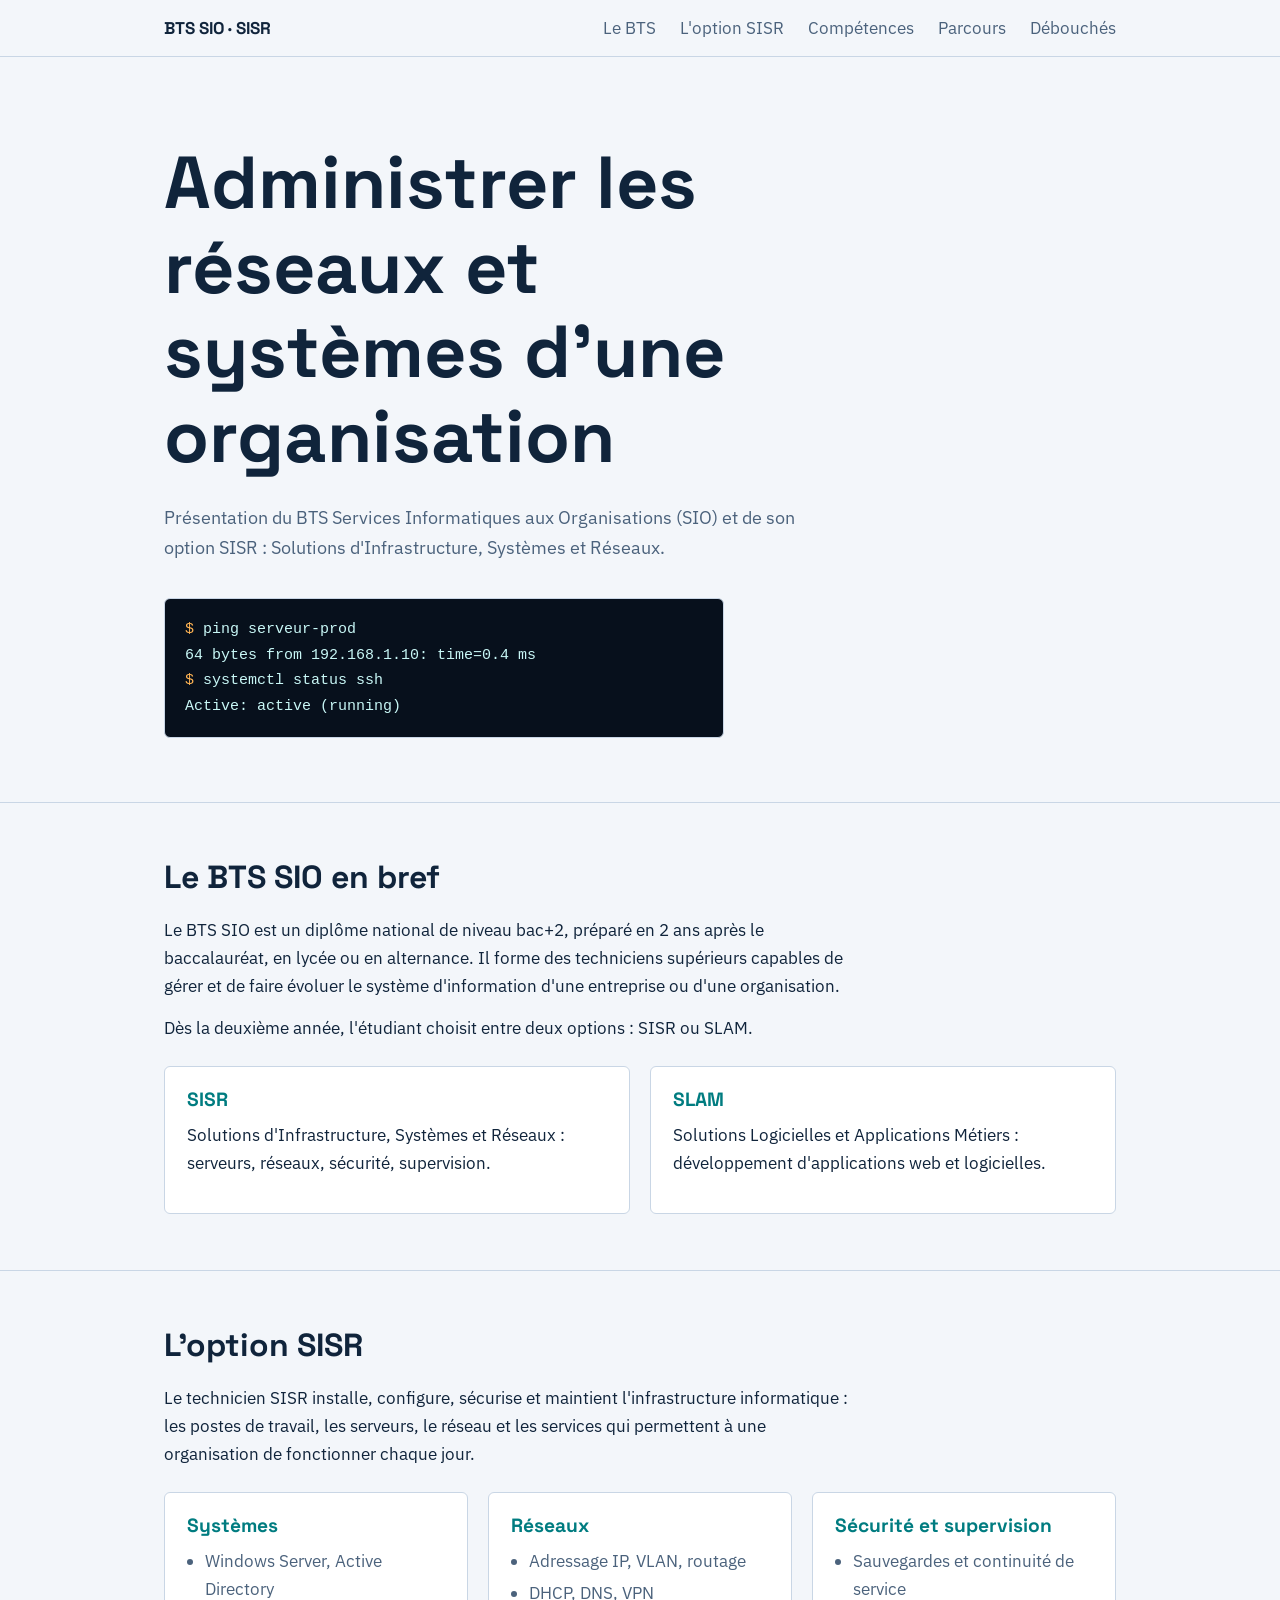
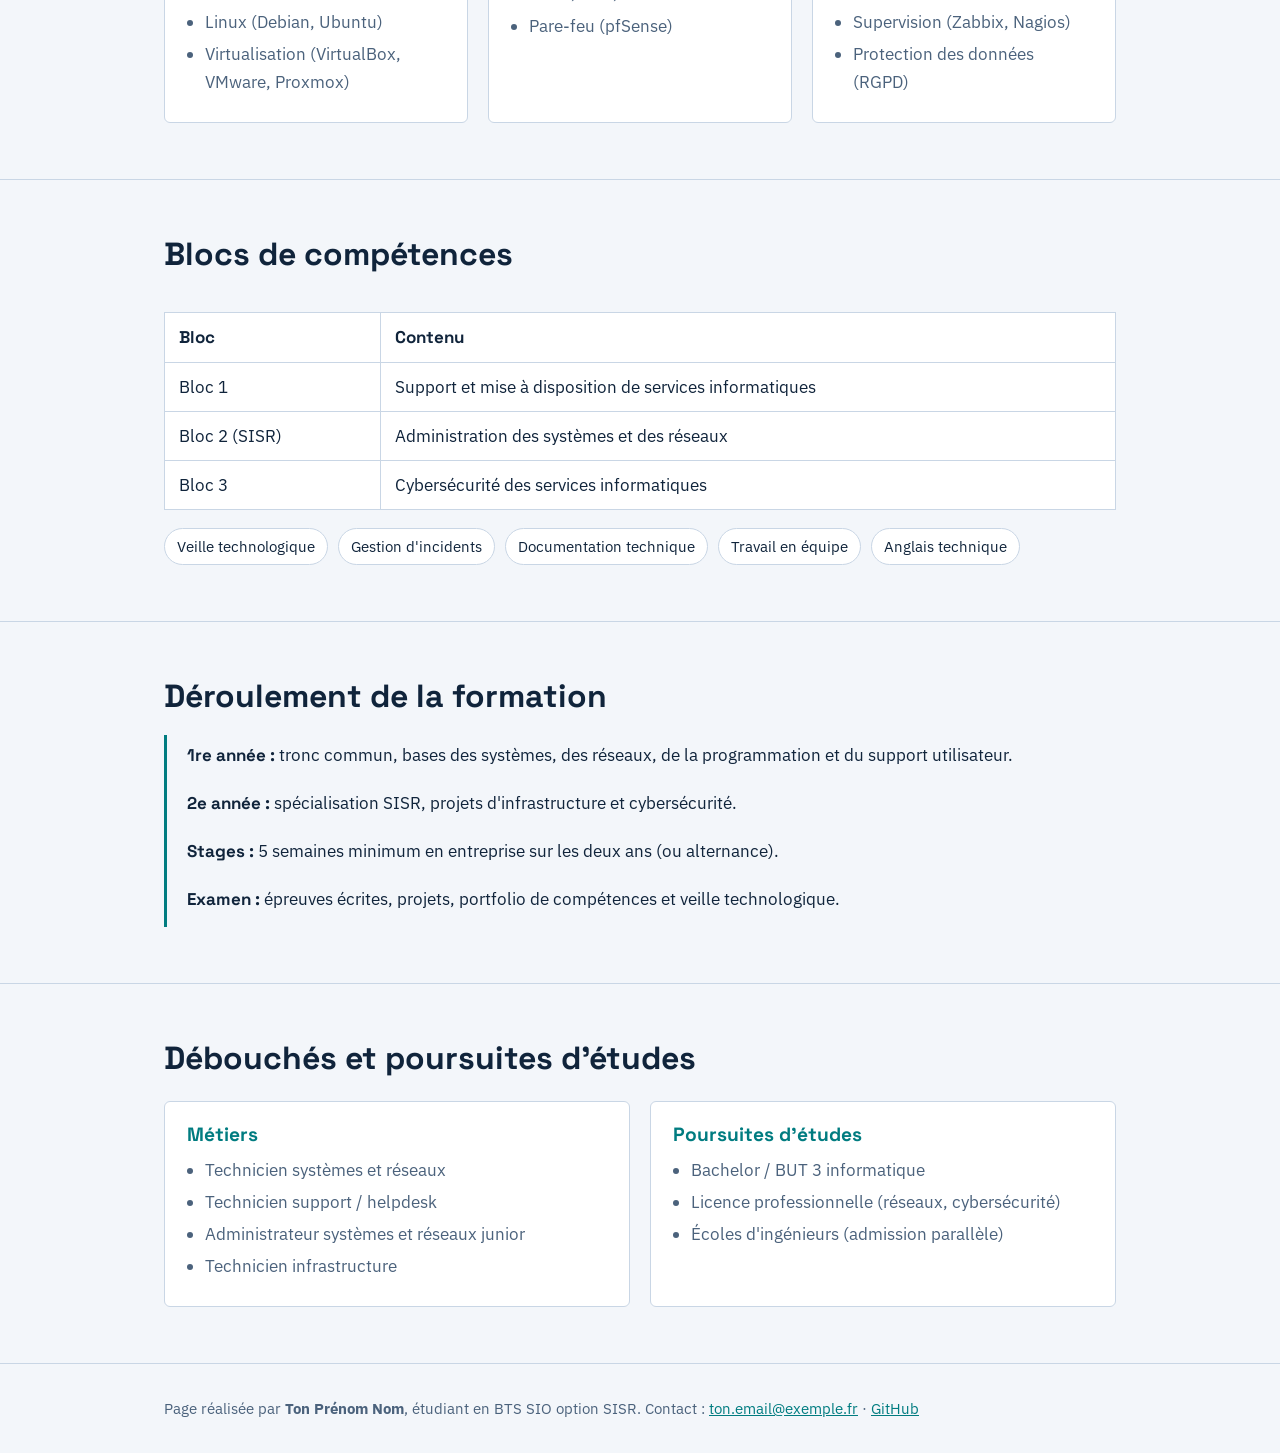
==== index.html @ 3f588aea "Add files via upload" ====
<!DOCTYPE html>
<html lang="fr">
<head>
<meta charset="UTF-8">
<meta name="viewport" content="width=device-width, initial-scale=1">
<title>BTS SIO option SISR — Présentation</title>
<meta name="description" content="Présentation du BTS Services Informatiques aux Organisations et de l'option SISR (Solutions d'Infrastructure, Systèmes et Réseaux).">
<link rel="preconnect" href="https://fonts.googleapis.com">
<link rel="preconnect" href="https://fonts.gstatic.com" crossorigin>
<link href="https://fonts.googleapis.com/css2?family=Space+Grotesk:wght@400;600;700&family=IBM+Plex+Sans:wght@400;500&display=swap" rel="stylesheet">
<style>
:root{
  --bg:#0e1a2b; --panel:#15263d; --line:#2a4262;
  --text:#e6edf5; --muted:#9fb2c8; --accent:#3ddbd9; --warm:#ffb454;
}
@media (prefers-color-scheme: light){
  :root{--bg:#f3f6fa; --panel:#ffffff; --line:#c9d6e5; --text:#10243b; --muted:#4b627c; --accent:#007c80; --warm:#b45f00;}
}
*{box-sizing:border-box;margin:0}
html{scroll-behavior:smooth}
body{background:var(--bg);color:var(--text);font:17px/1.65 "IBM Plex Sans",system-ui,sans-serif}
h1,h2,h3{font-family:"Space Grotesk",system-ui,sans-serif;line-height:1.15}
a{color:var(--accent)}
a:focus-visible,button:focus-visible{outline:3px solid var(--warm);outline-offset:3px}
.wrap{max-width:1000px;margin:0 auto;padding:0 24px}
nav{position:sticky;top:0;background:var(--bg);border-bottom:1px solid var(--line);z-index:5}
nav .wrap{display:flex;gap:24px;align-items:center;flex-wrap:wrap;padding-top:14px;padding-bottom:14px}
nav strong{font-family:"Space Grotesk",sans-serif;margin-right:auto}
nav a{text-decoration:none;color:var(--muted)}
nav a:hover{color:var(--accent)}
header.hero{padding:84px 0 64px}
.hero h1{font-size:clamp(2.4rem,7vw,4.6rem);font-weight:700;max-width:14ch}
.hero p{max-width:60ch;color:var(--muted);margin-top:22px;font-size:1.15rem}
.term{margin-top:36px;background:#07101c;color:#c8f7f6;border:1px solid var(--line);border-radius:6px;padding:18px 20px;font:15px/1.7 ui-monospace,Menlo,Consolas,monospace;max-width:560px;overflow-x:auto}
.term span{color:#ffb454}
section{padding:56px 0;border-top:1px solid var(--line)}
section h2{font-size:2rem;margin-bottom:20px}
section p{max-width:70ch;margin-bottom:14px}
.grid{display:grid;grid-template-columns:repeat(auto-fit,minmax(280px,1fr));gap:20px;margin-top:24px}
.box{background:var(--panel);border:1px solid var(--line);border-radius:6px;padding:22px}
.box h3{font-size:1.2rem;margin-bottom:10px;color:var(--accent)}
.box ul{padding-left:18px;color:var(--muted)}
.box li{margin:4px 0}
table{width:100%;border-collapse:collapse;margin-top:20px;background:var(--panel)}
th,td{border:1px solid var(--line);padding:10px 14px;text-align:left;vertical-align:top}
th{font-family:"Space Grotesk",sans-serif}
.scroll{overflow-x:auto}
.tags{display:flex;flex-wrap:wrap;gap:10px;margin-top:18px}
.tags span{border:1px solid var(--line);background:var(--panel);padding:5px 12px;border-radius:99px;font-size:.95rem}
.steps{list-style:none;padding:0;margin-top:20px;border-left:3px solid var(--accent)}
.steps li{padding:6px 0 14px 20px}
.steps b{font-family:"Space Grotesk",sans-serif}
footer{border-top:1px solid var(--line);padding:32px 0;color:var(--muted);font-size:.95rem}
@media (prefers-reduced-motion:reduce){html{scroll-behavior:auto}}
</style>
</head>
<body>

<nav>
  <div class="wrap">
    <strong>BTS SIO · SISR</strong>
    <a href="#bts">Le BTS</a>
    <a href="#sisr">L'option SISR</a>
    <a href="#competences">Compétences</a>
    <a href="#parcours">Parcours</a>
    <a href="#debouches">Débouchés</a>
  </div>
</nav>

<header class="hero">
  <div class="wrap">
    <h1>Administrer les réseaux et systèmes d'une organisation</h1>
    <p>Présentation du BTS Services Informatiques aux Organisations (SIO) et de son option SISR : Solutions d'Infrastructure, Systèmes et Réseaux.</p>
    <div class="term" aria-hidden="true">
      <span>$</span> ping serveur-prod<br>
      64 bytes from 192.168.1.10: time=0.4 ms<br>
      <span>$</span> systemctl status ssh<br>
      Active: active (running)
    </div>
  </div>
</header>

<main>
<section id="bts">
  <div class="wrap">
    <h2>Le BTS SIO en bref</h2>
    <p>Le BTS SIO est un diplôme national de niveau bac+2, préparé en 2 ans après le baccalauréat, en lycée ou en alternance. Il forme des techniciens supérieurs capables de gérer et de faire évoluer le système d'information d'une entreprise ou d'une organisation.</p>
    <p>Dès la deuxième année, l'étudiant choisit entre deux options : SISR ou SLAM.</p>
    <div class="grid">
      <div class="box">
        <h3>SISR</h3>
        <p>Solutions d'Infrastructure, Systèmes et Réseaux : serveurs, réseaux, sécurité, supervision.</p>
      </div>
      <div class="box">
        <h3>SLAM</h3>
        <p>Solutions Logicielles et Applications Métiers : développement d'applications web et logicielles.</p>
      </div>
    </div>
  </div>
</section>

<section id="sisr">
  <div class="wrap">
    <h2>L'option SISR</h2>
    <p>Le technicien SISR installe, configure, sécurise et maintient l'infrastructure informatique : les postes de travail, les serveurs, le réseau et les services qui permettent à une organisation de fonctionner chaque jour.</p>
    <div class="grid">
      <div class="box">
        <h3>Systèmes</h3>
        <ul>
          <li>Windows Server, Active Directory</li>
          <li>Linux (Debian, Ubuntu)</li>
          <li>Virtualisation (VirtualBox, VMware, Proxmox)</li>
        </ul>
      </div>
      <div class="box">
        <h3>Réseaux</h3>
        <ul>
          <li>Adressage IP, VLAN, routage</li>
          <li>DHCP, DNS, VPN</li>
          <li>Pare-feu (pfSense)</li>
        </ul>
      </div>
      <div class="box">
        <h3>Sécurité et supervision</h3>
        <ul>
          <li>Sauvegardes et continuité de service</li>
          <li>Supervision (Zabbix, Nagios)</li>
          <li>Protection des données (RGPD)</li>
        </ul>
      </div>
    </div>
  </div>
</section>

<section id="competences">
  <div class="wrap">
    <h2>Blocs de compétences</h2>
    <div class="scroll">
    <table>
      <thead><tr><th>Bloc</th><th>Contenu</th></tr></thead>
      <tbody>
        <tr><td>Bloc 1</td><td>Support et mise à disposition de services informatiques</td></tr>
        <tr><td>Bloc 2 (SISR)</td><td>Administration des systèmes et des réseaux</td></tr>
        <tr><td>Bloc 3</td><td>Cybersécurité des services informatiques</td></tr>
      </tbody>
    </table>
    </div>
    <div class="tags">
      <span>Veille technologique</span>
      <span>Gestion d'incidents</span>
      <span>Documentation technique</span>
      <span>Travail en équipe</span>
      <span>Anglais technique</span>
    </div>
  </div>
</section>

<section id="parcours">
  <div class="wrap">
    <h2>Déroulement de la formation</h2>
    <ol class="steps">
      <li><b>1re année :</b> tronc commun, bases des systèmes, des réseaux, de la programmation et du support utilisateur.</li>
      <li><b>2e année :</b> spécialisation SISR, projets d'infrastructure et cybersécurité.</li>
      <li><b>Stages :</b> 5 semaines minimum en entreprise sur les deux ans (ou alternance).</li>
      <li><b>Examen :</b> épreuves écrites, projets, portfolio de compétences et veille technologique.</li>
    </ol>
  </div>
</section>

<section id="debouches">
  <div class="wrap">
    <h2>Débouchés et poursuites d'études</h2>
    <div class="grid">
      <div class="box">
        <h3>Métiers</h3>
        <ul>
          <li>Technicien systèmes et réseaux</li>
          <li>Technicien support / helpdesk</li>
          <li>Administrateur systèmes et réseaux junior</li>
          <li>Technicien infrastructure</li>
        </ul>
      </div>
      <div class="box">
        <h3>Poursuites d'études</h3>
        <ul>
          <li>Bachelor / BUT 3 informatique</li>
          <li>Licence professionnelle (réseaux, cybersécurité)</li>
          <li>Écoles d'ingénieurs (admission parallèle)</li>
        </ul>
      </div>
    </div>
  </div>
</section>
</main>

<footer>
  <div class="wrap">
    <p>Page réalisée par <strong>Ton Prénom Nom</strong>, étudiant en BTS SIO option SISR. Contact : <a href="mailto:ton.email@exemple.fr">ton.email@exemple.fr</a> · <a href="https://github.com/ton-pseudo">GitHub</a></p>
  </div>
</footer>

</body>
</html>
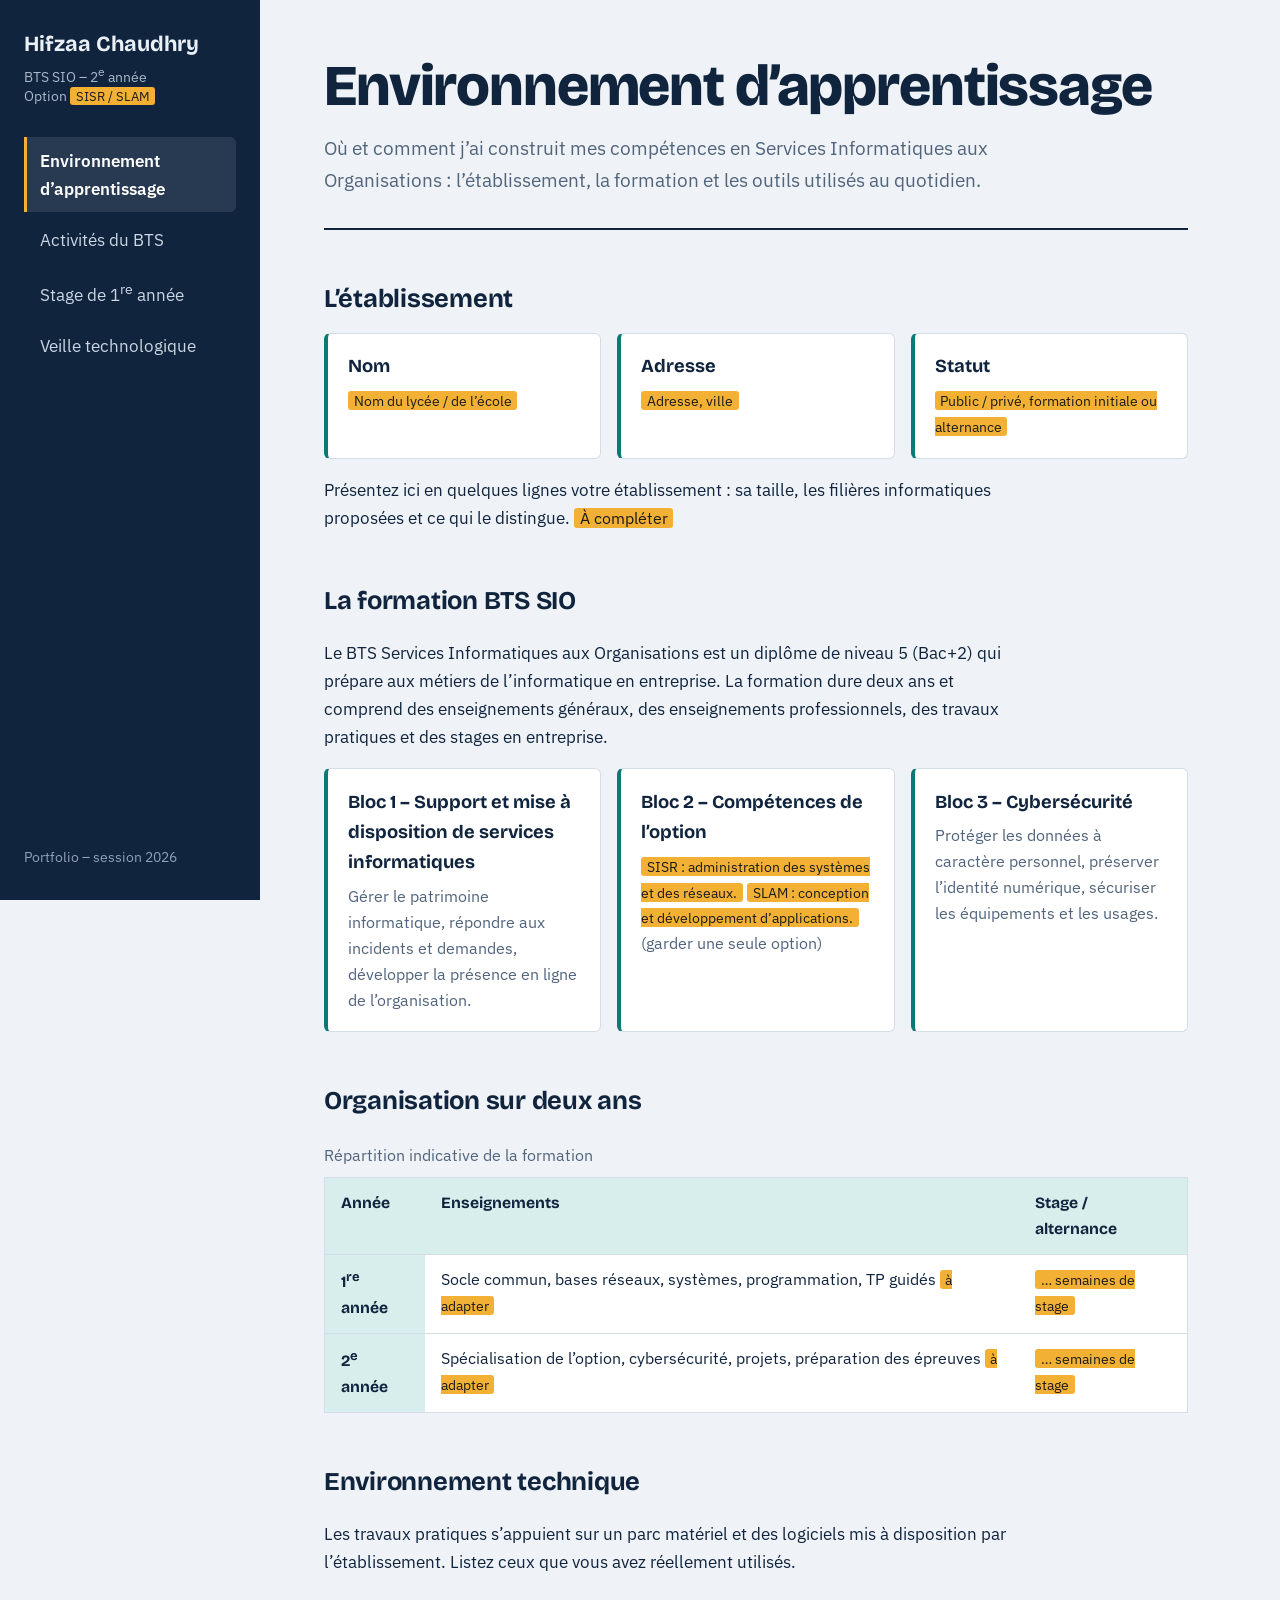
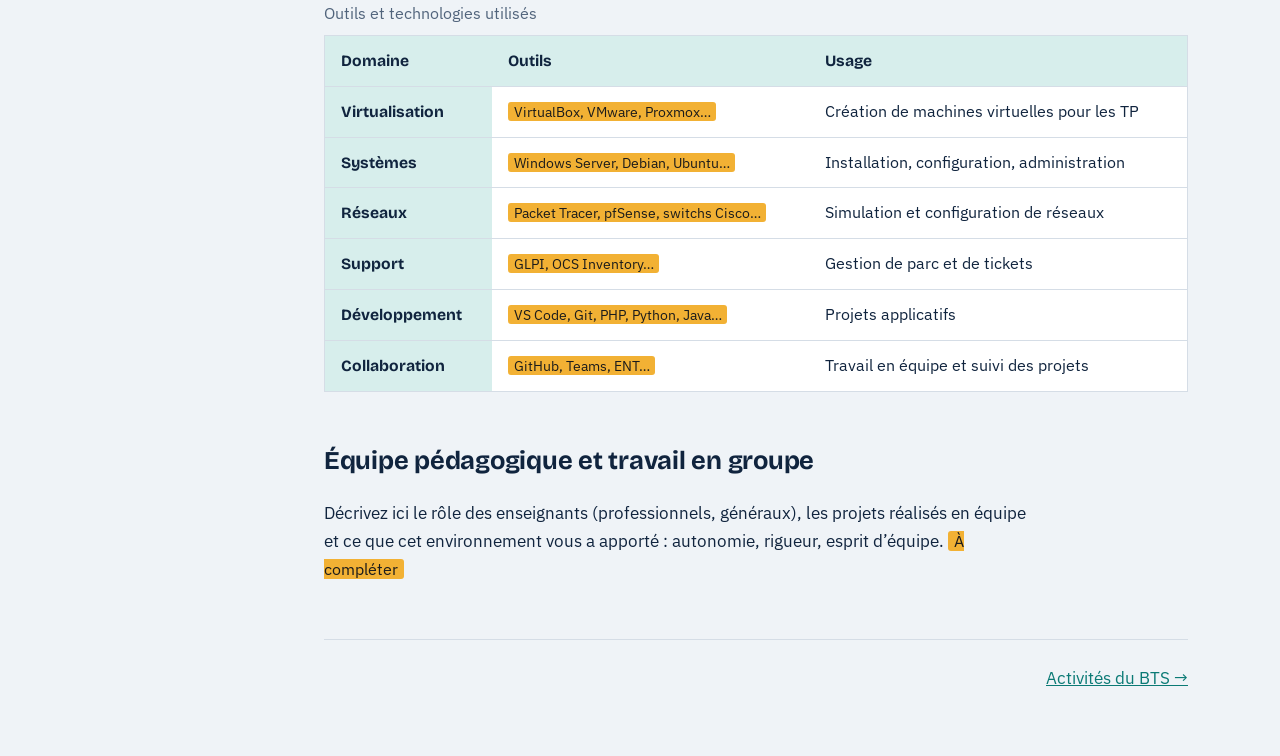
==== commit c2d4881c: "Add files via upload" ====
--- a/index.html
+++ b/index.html
@@ -1,203 +1,87 @@
 <!DOCTYPE html>
 <html lang="fr">
 <head>
-<meta charset="UTF-8">
+<meta charset="utf-8">
 <meta name="viewport" content="width=device-width, initial-scale=1">
-<title>BTS SIO option SISR — Présentation</title>
-<meta name="description" content="Présentation du BTS Services Informatiques aux Organisations et de l'option SISR (Solutions d'Infrastructure, Systèmes et Réseaux).">
+<title>Environnement d’apprentissage – Portfolio BTS SIO – Hifzaa Chaudhry</title>
+<meta name="description" content="Portfolio BTS SIO : présentation de l’établissement, de la formation et de l’environnement technique.">
 <link rel="preconnect" href="https://fonts.googleapis.com">
 <link rel="preconnect" href="https://fonts.gstatic.com" crossorigin>
-<link href="https://fonts.googleapis.com/css2?family=Space+Grotesk:wght@400;600;700&family=IBM+Plex+Sans:wght@400;500&display=swap" rel="stylesheet">
-<style>
-:root{
-  --bg:#0e1a2b; --panel:#15263d; --line:#2a4262;
-  --text:#e6edf5; --muted:#9fb2c8; --accent:#3ddbd9; --warm:#ffb454;
-}
-@media (prefers-color-scheme: light){
-  :root{--bg:#f3f6fa; --panel:#ffffff; --line:#c9d6e5; --text:#10243b; --muted:#4b627c; --accent:#007c80; --warm:#b45f00;}
-}
-*{box-sizing:border-box;margin:0}
-html{scroll-behavior:smooth}
-body{background:var(--bg);color:var(--text);font:17px/1.65 "IBM Plex Sans",system-ui,sans-serif}
-h1,h2,h3{font-family:"Space Grotesk",system-ui,sans-serif;line-height:1.15}
-a{color:var(--accent)}
-a:focus-visible,button:focus-visible{outline:3px solid var(--warm);outline-offset:3px}
-.wrap{max-width:1000px;margin:0 auto;padding:0 24px}
-nav{position:sticky;top:0;background:var(--bg);border-bottom:1px solid var(--line);z-index:5}
-nav .wrap{display:flex;gap:24px;align-items:center;flex-wrap:wrap;padding-top:14px;padding-bottom:14px}
-nav strong{font-family:"Space Grotesk",sans-serif;margin-right:auto}
-nav a{text-decoration:none;color:var(--muted)}
-nav a:hover{color:var(--accent)}
-header.hero{padding:84px 0 64px}
-.hero h1{font-size:clamp(2.4rem,7vw,4.6rem);font-weight:700;max-width:14ch}
-.hero p{max-width:60ch;color:var(--muted);margin-top:22px;font-size:1.15rem}
-.term{margin-top:36px;background:#07101c;color:#c8f7f6;border:1px solid var(--line);border-radius:6px;padding:18px 20px;font:15px/1.7 ui-monospace,Menlo,Consolas,monospace;max-width:560px;overflow-x:auto}
-.term span{color:#ffb454}
-section{padding:56px 0;border-top:1px solid var(--line)}
-section h2{font-size:2rem;margin-bottom:20px}
-section p{max-width:70ch;margin-bottom:14px}
-.grid{display:grid;grid-template-columns:repeat(auto-fit,minmax(280px,1fr));gap:20px;margin-top:24px}
-.box{background:var(--panel);border:1px solid var(--line);border-radius:6px;padding:22px}
-.box h3{font-size:1.2rem;margin-bottom:10px;color:var(--accent)}
-.box ul{padding-left:18px;color:var(--muted)}
-.box li{margin:4px 0}
-table{width:100%;border-collapse:collapse;margin-top:20px;background:var(--panel)}
-th,td{border:1px solid var(--line);padding:10px 14px;text-align:left;vertical-align:top}
-th{font-family:"Space Grotesk",sans-serif}
-.scroll{overflow-x:auto}
-.tags{display:flex;flex-wrap:wrap;gap:10px;margin-top:18px}
-.tags span{border:1px solid var(--line);background:var(--panel);padding:5px 12px;border-radius:99px;font-size:.95rem}
-.steps{list-style:none;padding:0;margin-top:20px;border-left:3px solid var(--accent)}
-.steps li{padding:6px 0 14px 20px}
-.steps b{font-family:"Space Grotesk",sans-serif}
-footer{border-top:1px solid var(--line);padding:32px 0;color:var(--muted);font-size:.95rem}
-@media (prefers-reduced-motion:reduce){html{scroll-behavior:auto}}
-</style>
+<link href="https://fonts.googleapis.com/css2?family=Bricolage+Grotesque:opsz,wght@12..96,500;12..96,700;12..96,800&family=IBM+Plex+Sans:wght@400;600&display=swap" rel="stylesheet">
+<link rel="stylesheet" href="style.css">
 </head>
 <body>
 
-<nav>
-  <div class="wrap">
-    <strong>BTS SIO · SISR</strong>
-    <a href="#bts">Le BTS</a>
-    <a href="#sisr">L'option SISR</a>
-    <a href="#competences">Compétences</a>
-    <a href="#parcours">Parcours</a>
-    <a href="#debouches">Débouchés</a>
-  </div>
-</nav>
-
-<header class="hero">
-  <div class="wrap">
-    <h1>Administrer les réseaux et systèmes d'une organisation</h1>
-    <p>Présentation du BTS Services Informatiques aux Organisations (SIO) et de son option SISR : Solutions d'Infrastructure, Systèmes et Réseaux.</p>
-    <div class="term" aria-hidden="true">
-      <span>$</span> ping serveur-prod<br>
-      64 bytes from 192.168.1.10: time=0.4 ms<br>
-      <span>$</span> systemctl status ssh<br>
-      Active: active (running)
-    </div>
-  </div>
-</header>
+<aside class="rail">
+  <div class="who">Hifzaa Chaudhry<small>BTS SIO – 2<sup>e</sup> année<br>Option <span class="todo">SISR / SLAM</span></small></div>
+  <nav aria-label="Navigation principale">
+    <a href="index.html" aria-current="page">Environnement d’apprentissage</a>
+    <a href="activites.html">Activités du BTS</a>
+    <a href="stage.html">Stage de 1<sup>re</sup> année</a>
+    <a href="veille.html">Veille technologique</a>
+  </nav>
+  <div class="foot">Portfolio – session 2026</div>
+</aside>
 
 <main>
-<section id="bts">
-  <div class="wrap">
-    <h2>Le BTS SIO en bref</h2>
-    <p>Le BTS SIO est un diplôme national de niveau bac+2, préparé en 2 ans après le baccalauréat, en lycée ou en alternance. Il forme des techniciens supérieurs capables de gérer et de faire évoluer le système d'information d'une entreprise ou d'une organisation.</p>
-    <p>Dès la deuxième année, l'étudiant choisit entre deux options : SISR ou SLAM.</p>
-    <div class="grid">
-      <div class="box">
-        <h3>SISR</h3>
-        <p>Solutions d'Infrastructure, Systèmes et Réseaux : serveurs, réseaux, sécurité, supervision.</p>
-      </div>
-      <div class="box">
-        <h3>SLAM</h3>
-        <p>Solutions Logicielles et Applications Métiers : développement d'applications web et logicielles.</p>
-      </div>
-    </div>
+  <header class="page-head">
+    <h1>Environnement d’apprentissage</h1>
+    <p class="lead">Où et comment j’ai construit mes compétences en Services Informatiques aux Organisations : l’établissement, la formation et les outils utilisés au quotidien.</p>
+  </header>
+
+  <h2 id="etablissement">L’établissement</h2>
+  <div class="grid">
+    <div class="box"><h3>Nom</h3><p><span class="todo">Nom du lycée / de l’école</span></p></div>
+    <div class="box"><h3>Adresse</h3><p><span class="todo">Adresse, ville</span></p></div>
+    <div class="box"><h3>Statut</h3><p><span class="todo">Public / privé, formation initiale ou alternance</span></p></div>
   </div>
-</section>
+  <p>Présentez ici en quelques lignes votre établissement : sa taille, les filières informatiques proposées et ce qui le distingue. <span class="todo">À compléter</span></p>
 
-<section id="sisr">
-  <div class="wrap">
-    <h2>L'option SISR</h2>
-    <p>Le technicien SISR installe, configure, sécurise et maintient l'infrastructure informatique : les postes de travail, les serveurs, le réseau et les services qui permettent à une organisation de fonctionner chaque jour.</p>
-    <div class="grid">
-      <div class="box">
-        <h3>Systèmes</h3>
-        <ul>
-          <li>Windows Server, Active Directory</li>
-          <li>Linux (Debian, Ubuntu)</li>
-          <li>Virtualisation (VirtualBox, VMware, Proxmox)</li>
-        </ul>
-      </div>
-      <div class="box">
-        <h3>Réseaux</h3>
-        <ul>
-          <li>Adressage IP, VLAN, routage</li>
-          <li>DHCP, DNS, VPN</li>
-          <li>Pare-feu (pfSense)</li>
-        </ul>
-      </div>
-      <div class="box">
-        <h3>Sécurité et supervision</h3>
-        <ul>
-          <li>Sauvegardes et continuité de service</li>
-          <li>Supervision (Zabbix, Nagios)</li>
-          <li>Protection des données (RGPD)</li>
-        </ul>
-      </div>
-    </div>
+  <h2 id="formation">La formation BTS SIO</h2>
+  <p>Le BTS Services Informatiques aux Organisations est un diplôme de niveau 5 (Bac+2) qui prépare aux métiers de l’informatique en entreprise. La formation dure deux ans et comprend des enseignements généraux, des enseignements professionnels, des travaux pratiques et des stages en entreprise.</p>
+  <div class="grid">
+    <div class="box"><h3>Bloc 1 – Support et mise à disposition de services informatiques</h3><p>Gérer le patrimoine informatique, répondre aux incidents et demandes, développer la présence en ligne de l’organisation.</p></div>
+    <div class="box"><h3>Bloc 2 – Compétences de l’option</h3><p><span class="todo">SISR : administration des systèmes et des réseaux.</span> <span class="todo">SLAM : conception et développement d’applications.</span> (garder une seule option)</p></div>
+    <div class="box"><h3>Bloc 3 – Cybersécurité</h3><p>Protéger les données à caractère personnel, préserver l’identité numérique, sécuriser les équipements et les usages.</p></div>
   </div>
-</section>
 
-<section id="competences">
-  <div class="wrap">
-    <h2>Blocs de compétences</h2>
-    <div class="scroll">
-    <table>
-      <thead><tr><th>Bloc</th><th>Contenu</th></tr></thead>
-      <tbody>
-        <tr><td>Bloc 1</td><td>Support et mise à disposition de services informatiques</td></tr>
-        <tr><td>Bloc 2 (SISR)</td><td>Administration des systèmes et des réseaux</td></tr>
-        <tr><td>Bloc 3</td><td>Cybersécurité des services informatiques</td></tr>
-      </tbody>
-    </table>
-    </div>
-    <div class="tags">
-      <span>Veille technologique</span>
-      <span>Gestion d'incidents</span>
-      <span>Documentation technique</span>
-      <span>Travail en équipe</span>
-      <span>Anglais technique</span>
-    </div>
+  <h2 id="organisation">Organisation sur deux ans</h2>
+  <div class="scroll">
+  <table>
+    <caption>Répartition indicative de la formation</caption>
+    <thead><tr><th>Année</th><th>Enseignements</th><th>Stage / alternance</th></tr></thead>
+    <tbody>
+      <tr><th scope="row">1<sup>re</sup> année</th><td>Socle commun, bases réseaux, systèmes, programmation, TP guidés <span class="todo">à adapter</span></td><td><span class="todo">… semaines de stage</span></td></tr>
+      <tr><th scope="row">2<sup>e</sup> année</th><td>Spécialisation de l’option, cybersécurité, projets, préparation des épreuves <span class="todo">à adapter</span></td><td><span class="todo">… semaines de stage</span></td></tr>
+    </tbody>
+  </table>
   </div>
-</section>
 
-<section id="parcours">
-  <div class="wrap">
-    <h2>Déroulement de la formation</h2>
-    <ol class="steps">
-      <li><b>1re année :</b> tronc commun, bases des systèmes, des réseaux, de la programmation et du support utilisateur.</li>
-      <li><b>2e année :</b> spécialisation SISR, projets d'infrastructure et cybersécurité.</li>
-      <li><b>Stages :</b> 5 semaines minimum en entreprise sur les deux ans (ou alternance).</li>
-      <li><b>Examen :</b> épreuves écrites, projets, portfolio de compétences et veille technologique.</li>
-    </ol>
+  <h2 id="technique">Environnement technique</h2>
+  <p>Les travaux pratiques s’appuient sur un parc matériel et des logiciels mis à disposition par l’établissement. Listez ceux que vous avez réellement utilisés.</p>
+  <div class="scroll">
+  <table>
+    <caption>Outils et technologies utilisés</caption>
+    <thead><tr><th>Domaine</th><th>Outils</th><th>Usage</th></tr></thead>
+    <tbody>
+      <tr><th scope="row">Virtualisation</th><td><span class="todo">VirtualBox, VMware, Proxmox…</span></td><td>Création de machines virtuelles pour les TP</td></tr>
+      <tr><th scope="row">Systèmes</th><td><span class="todo">Windows Server, Debian, Ubuntu…</span></td><td>Installation, configuration, administration</td></tr>
+      <tr><th scope="row">Réseaux</th><td><span class="todo">Packet Tracer, pfSense, switchs Cisco…</span></td><td>Simulation et configuration de réseaux</td></tr>
+      <tr><th scope="row">Support</th><td><span class="todo">GLPI, OCS Inventory…</span></td><td>Gestion de parc et de tickets</td></tr>
+      <tr><th scope="row">Développement</th><td><span class="todo">VS Code, Git, PHP, Python, Java…</span></td><td>Projets applicatifs</td></tr>
+      <tr><th scope="row">Collaboration</th><td><span class="todo">GitHub, Teams, ENT…</span></td><td>Travail en équipe et suivi des projets</td></tr>
+    </tbody>
+  </table>
   </div>
-</section>
 
-<section id="debouches">
-  <div class="wrap">
-    <h2>Débouchés et poursuites d'études</h2>
-    <div class="grid">
-      <div class="box">
-        <h3>Métiers</h3>
-        <ul>
-          <li>Technicien systèmes et réseaux</li>
-          <li>Technicien support / helpdesk</li>
-          <li>Administrateur systèmes et réseaux junior</li>
-          <li>Technicien infrastructure</li>
-        </ul>
-      </div>
-      <div class="box">
-        <h3>Poursuites d'études</h3>
-        <ul>
-          <li>Bachelor / BUT 3 informatique</li>
-          <li>Licence professionnelle (réseaux, cybersécurité)</li>
-          <li>Écoles d'ingénieurs (admission parallèle)</li>
-        </ul>
-      </div>
-    </div>
-  </div>
-</section>
+  <h2 id="equipe">Équipe pédagogique et travail en groupe</h2>
+  <p>Décrivez ici le rôle des enseignants (professionnels, généraux), les projets réalisés en équipe et ce que cet environnement vous a apporté : autonomie, rigueur, esprit d’équipe. <span class="todo">À compléter</span></p>
+
+  <nav class="pager" aria-label="Pages du portfolio">
+    <span></span>
+    <a href="activites.html">Activités du BTS &rarr;</a>
+  </nav>
 </main>
-
-<footer>
-  <div class="wrap">
-    <p>Page réalisée par <strong>Ton Prénom Nom</strong>, étudiant en BTS SIO option SISR. Contact : <a href="mailto:ton.email@exemple.fr">ton.email@exemple.fr</a> · <a href="https://github.com/ton-pseudo">GitHub</a></p>
-  </div>
-</footer>
 
 </body>
 </html>
--- a/style.css
+++ b/style.css
@@ -0,0 +1,56 @@
+:root{
+  --bg:#EFF3F7; --surface:#FFFFFF; --ink:#10243E; --muted:#51647C;
+  --accent:#0B7A75; --accent-soft:#D7EEEC; --hl:#F2B134; --line:#D5DDE6;
+  --font-title:'Bricolage Grotesque',Georgia,sans-serif;
+  --font-body:'IBM Plex Sans',system-ui,-apple-system,Segoe UI,sans-serif;
+}
+@media (prefers-color-scheme:dark){
+  :root{--bg:#0C1624;--surface:#142238;--ink:#E8EEF5;--muted:#9AABC0;--accent:#4FC3BC;--accent-soft:#17383A;--line:#26384F}
+}
+*{box-sizing:border-box}
+html{scroll-behavior:smooth}
+body{margin:0;background:var(--bg);color:var(--ink);font:400 1.0625rem/1.65 var(--font-body);display:grid;grid-template-columns:260px 1fr;min-height:100vh}
+a{color:var(--accent)}
+:focus-visible{outline:3px solid var(--hl);outline-offset:2px}
+
+/* Navigation latérale */
+.rail{position:sticky;top:0;height:100vh;padding:2rem 1.5rem;background:var(--ink);color:#EAF0F6;display:flex;flex-direction:column;gap:2rem}
+.rail .who{font-family:var(--font-title);font-size:1.35rem;font-weight:700;line-height:1.2}
+.rail .who small{display:block;margin-top:.4rem;font:400 .9rem var(--font-body);color:#A9B8CB}
+.rail nav{display:flex;flex-direction:column;gap:.25rem}
+.rail nav a{color:#CBD6E3;text-decoration:none;padding:.6rem .8rem;border-left:3px solid transparent;border-radius:0 6px 6px 0}
+.rail nav a:hover{background:rgba(255,255,255,.07)}
+.rail nav a[aria-current="page"]{border-left-color:var(--hl);background:rgba(255,255,255,.1);color:#fff;font-weight:600}
+.rail .foot{margin-top:auto;font-size:.85rem;color:#8FA1B8}
+
+/* Contenu */
+main{padding:3.5rem clamp(1.25rem,5vw,4.5rem) 4rem;max-width:62rem}
+h1{font-family:var(--font-title);font-weight:800;font-size:clamp(2.2rem,5vw,3.6rem);line-height:1.05;margin:0 0 1rem;letter-spacing:-.02em}
+h2{font-family:var(--font-title);font-size:1.6rem;margin:3rem 0 .8rem;letter-spacing:-.01em}
+h3{font-family:var(--font-title);font-size:1.15rem;margin:0 0 .4rem}
+.lead{font-size:1.2rem;color:var(--muted);max-width:42rem;margin:0}
+.page-head{padding-bottom:2rem;border-bottom:2px solid var(--ink)}
+p{max-width:44rem}
+
+.grid{display:grid;grid-template-columns:repeat(auto-fit,minmax(240px,1fr));gap:1rem}
+.box{background:var(--surface);border:1px solid var(--line);border-left:4px solid var(--accent);border-radius:6px;padding:1.1rem 1.25rem}
+.box p{margin:0;color:var(--muted);font-size:.98rem}
+
+table{width:100%;border-collapse:collapse;background:var(--surface);border:1px solid var(--line);font-size:.98rem}
+caption{text-align:left;color:var(--muted);padding:.5rem 0}
+th,td{text-align:left;padding:.75rem 1rem;border-bottom:1px solid var(--line);vertical-align:top}
+th{background:var(--accent-soft);font-family:var(--font-title)}
+.scroll{overflow-x:auto}
+
+.todo{background:var(--hl);color:#1B1B1B;padding:0 .35rem;border-radius:3px;font-size:.92em}
+.pager{display:flex;justify-content:space-between;margin-top:3.5rem;padding-top:1.5rem;border-top:1px solid var(--line)}
+
+@media (max-width:820px){
+  body{grid-template-columns:1fr}
+  .rail{position:static;height:auto;padding:1.25rem}
+  .rail nav{flex-direction:row;flex-wrap:wrap}
+  .rail nav a{border-left:0;border-bottom:3px solid transparent;border-radius:0}
+  .rail nav a[aria-current="page"]{border-bottom-color:var(--hl)}
+  .rail .foot{display:none}
+}
+@media (prefers-reduced-motion:reduce){html{scroll-behavior:auto}}
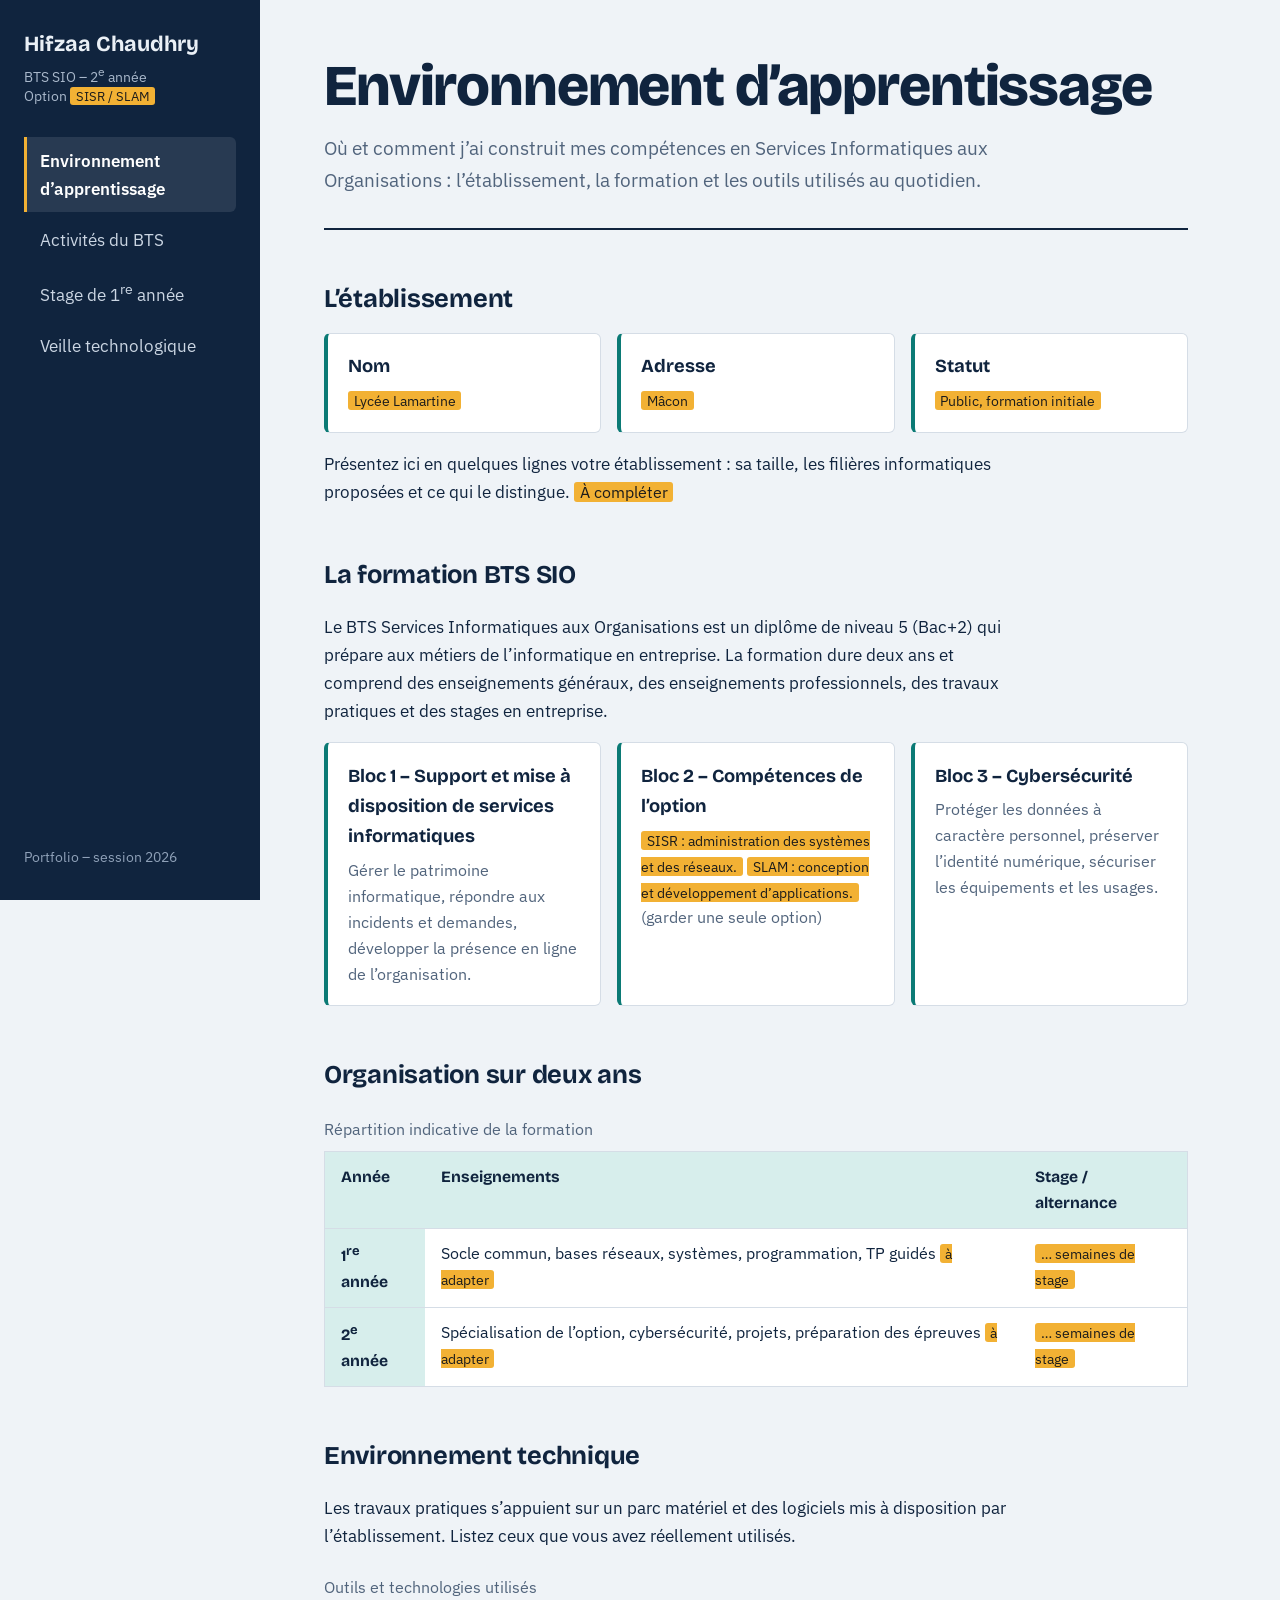
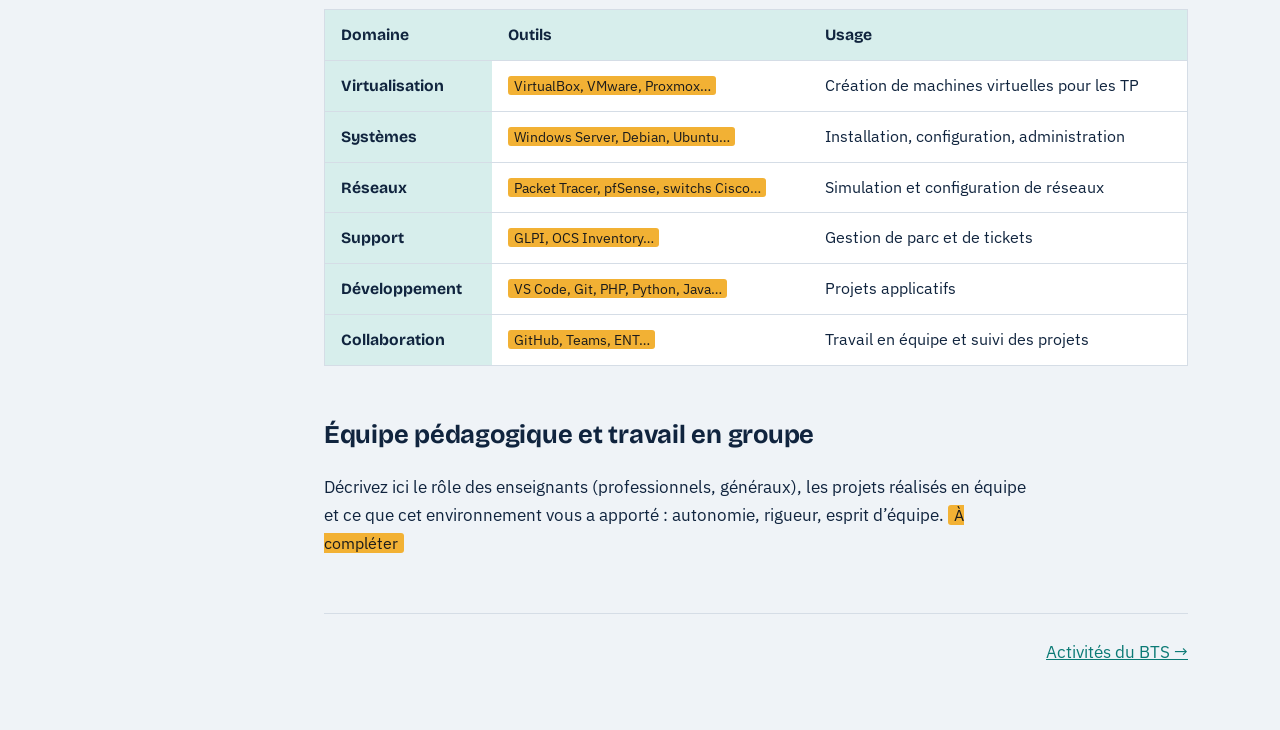
==== commit 54295bec: "Update index.html" ====
--- a/index.html
+++ b/index.html
@@ -3,7 +3,7 @@
 <head>
 <meta charset="utf-8">
 <meta name="viewport" content="width=device-width, initial-scale=1">
-<title>Environnement d’apprentissage – Portfolio BTS SIO – Hifzaa Chaudhry</title>
+<title>Environnement d’apprentissage – Portfolio BTS SIO – Hifza Chaudhry</title>
 <meta name="description" content="Portfolio BTS SIO : présentation de l’établissement, de la formation et de l’environnement technique.">
 <link rel="preconnect" href="https://fonts.googleapis.com">
 <link rel="preconnect" href="https://fonts.gstatic.com" crossorigin>
@@ -31,9 +31,9 @@
 
   <h2 id="etablissement">L’établissement</h2>
   <div class="grid">
-    <div class="box"><h3>Nom</h3><p><span class="todo">Nom du lycée / de l’école</span></p></div>
-    <div class="box"><h3>Adresse</h3><p><span class="todo">Adresse, ville</span></p></div>
-    <div class="box"><h3>Statut</h3><p><span class="todo">Public / privé, formation initiale ou alternance</span></p></div>
+    <div class="box"><h3>Nom</h3><p><span class="todo">Lycée Lamartine</span></p></div>
+    <div class="box"><h3>Adresse</h3><p><span class="todo">Mâcon</span></p></div>
+    <div class="box"><h3>Statut</h3><p><span class="todo">Public, formation initiale</span></p></div>
   </div>
   <p>Présentez ici en quelques lignes votre établissement : sa taille, les filières informatiques proposées et ce qui le distingue. <span class="todo">À compléter</span></p>
 
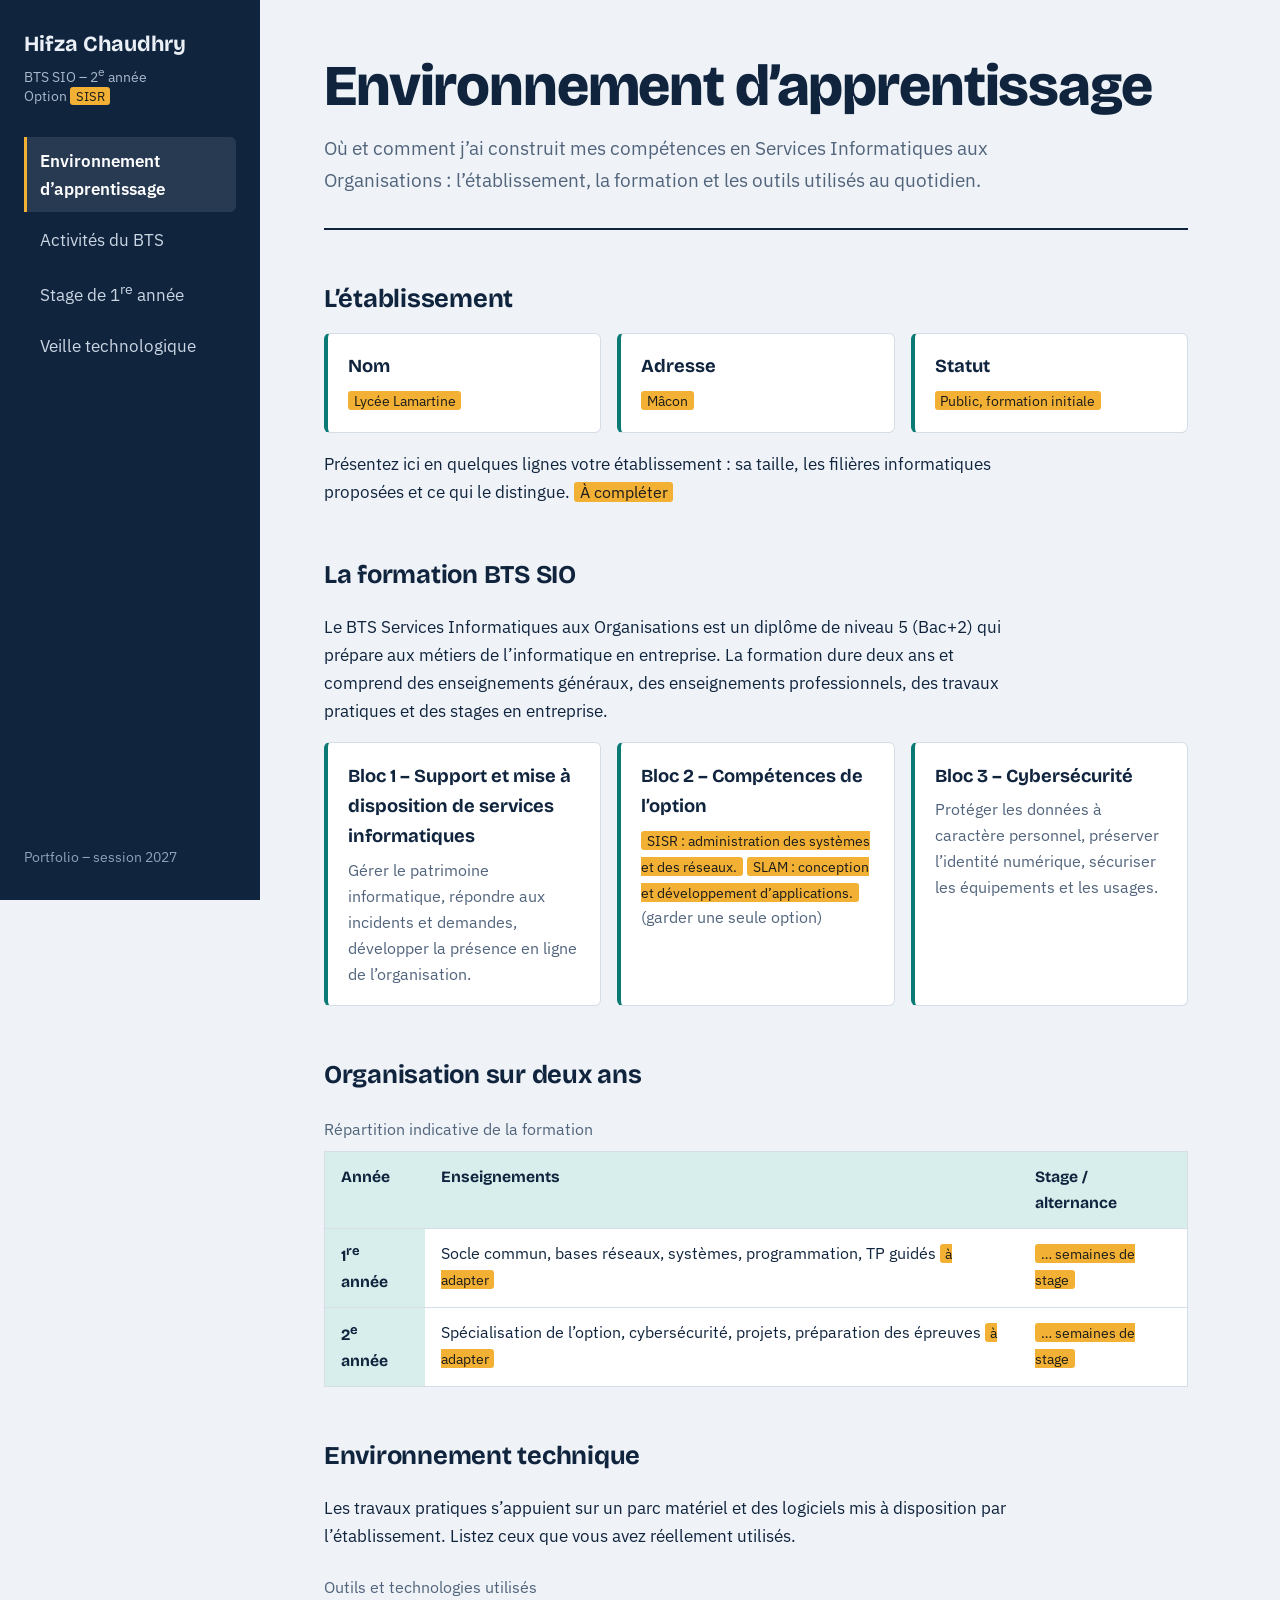
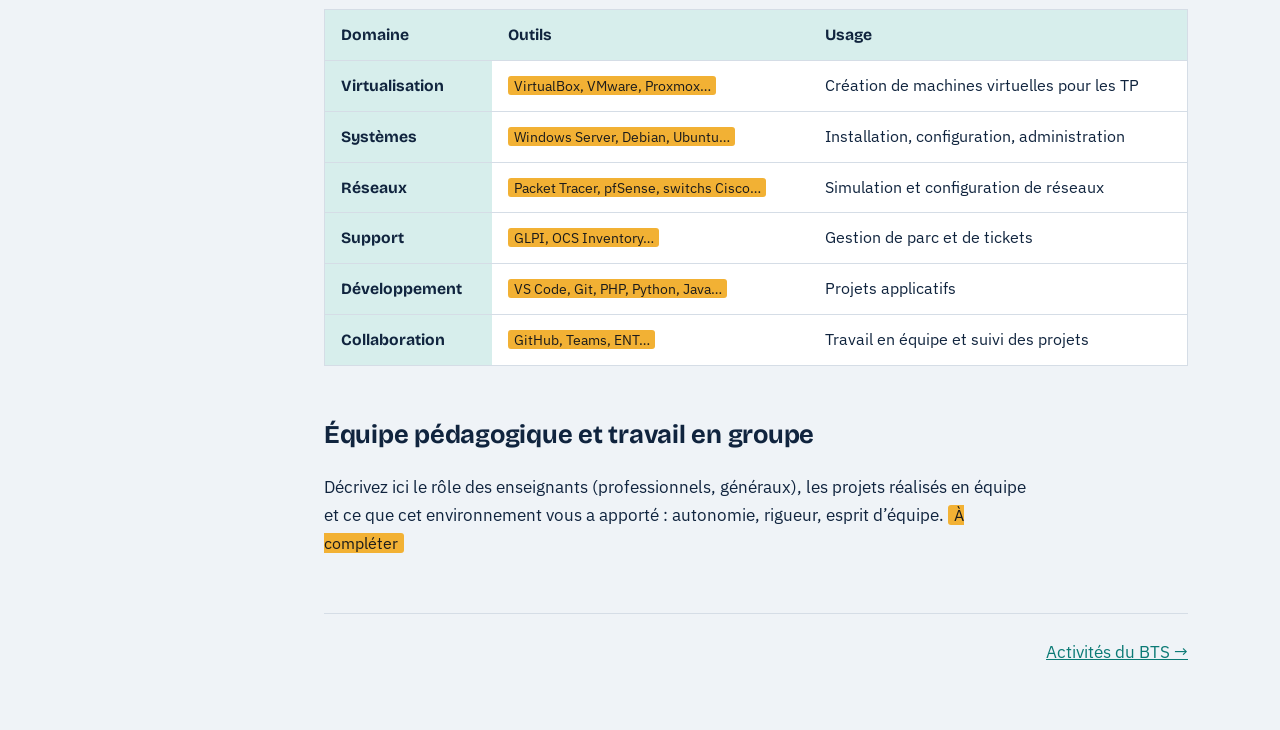
==== commit 2068b0b1: "Update index.html" ====
--- a/index.html
+++ b/index.html
@@ -13,14 +13,14 @@
 <body>
 
 <aside class="rail">
-  <div class="who">Hifzaa Chaudhry<small>BTS SIO – 2<sup>e</sup> année<br>Option <span class="todo">SISR / SLAM</span></small></div>
+  <div class="who">Hifza Chaudhry<small>BTS SIO – 2<sup>e</sup> année<br>Option <span class="todo">SISR </span></small></div>
   <nav aria-label="Navigation principale">
     <a href="index.html" aria-current="page">Environnement d’apprentissage</a>
     <a href="activites.html">Activités du BTS</a>
     <a href="stage.html">Stage de 1<sup>re</sup> année</a>
     <a href="veille.html">Veille technologique</a>
   </nav>
-  <div class="foot">Portfolio – session 2026</div>
+  <div class="foot">Portfolio – session 2027</div>
 </aside>
 
 <main>
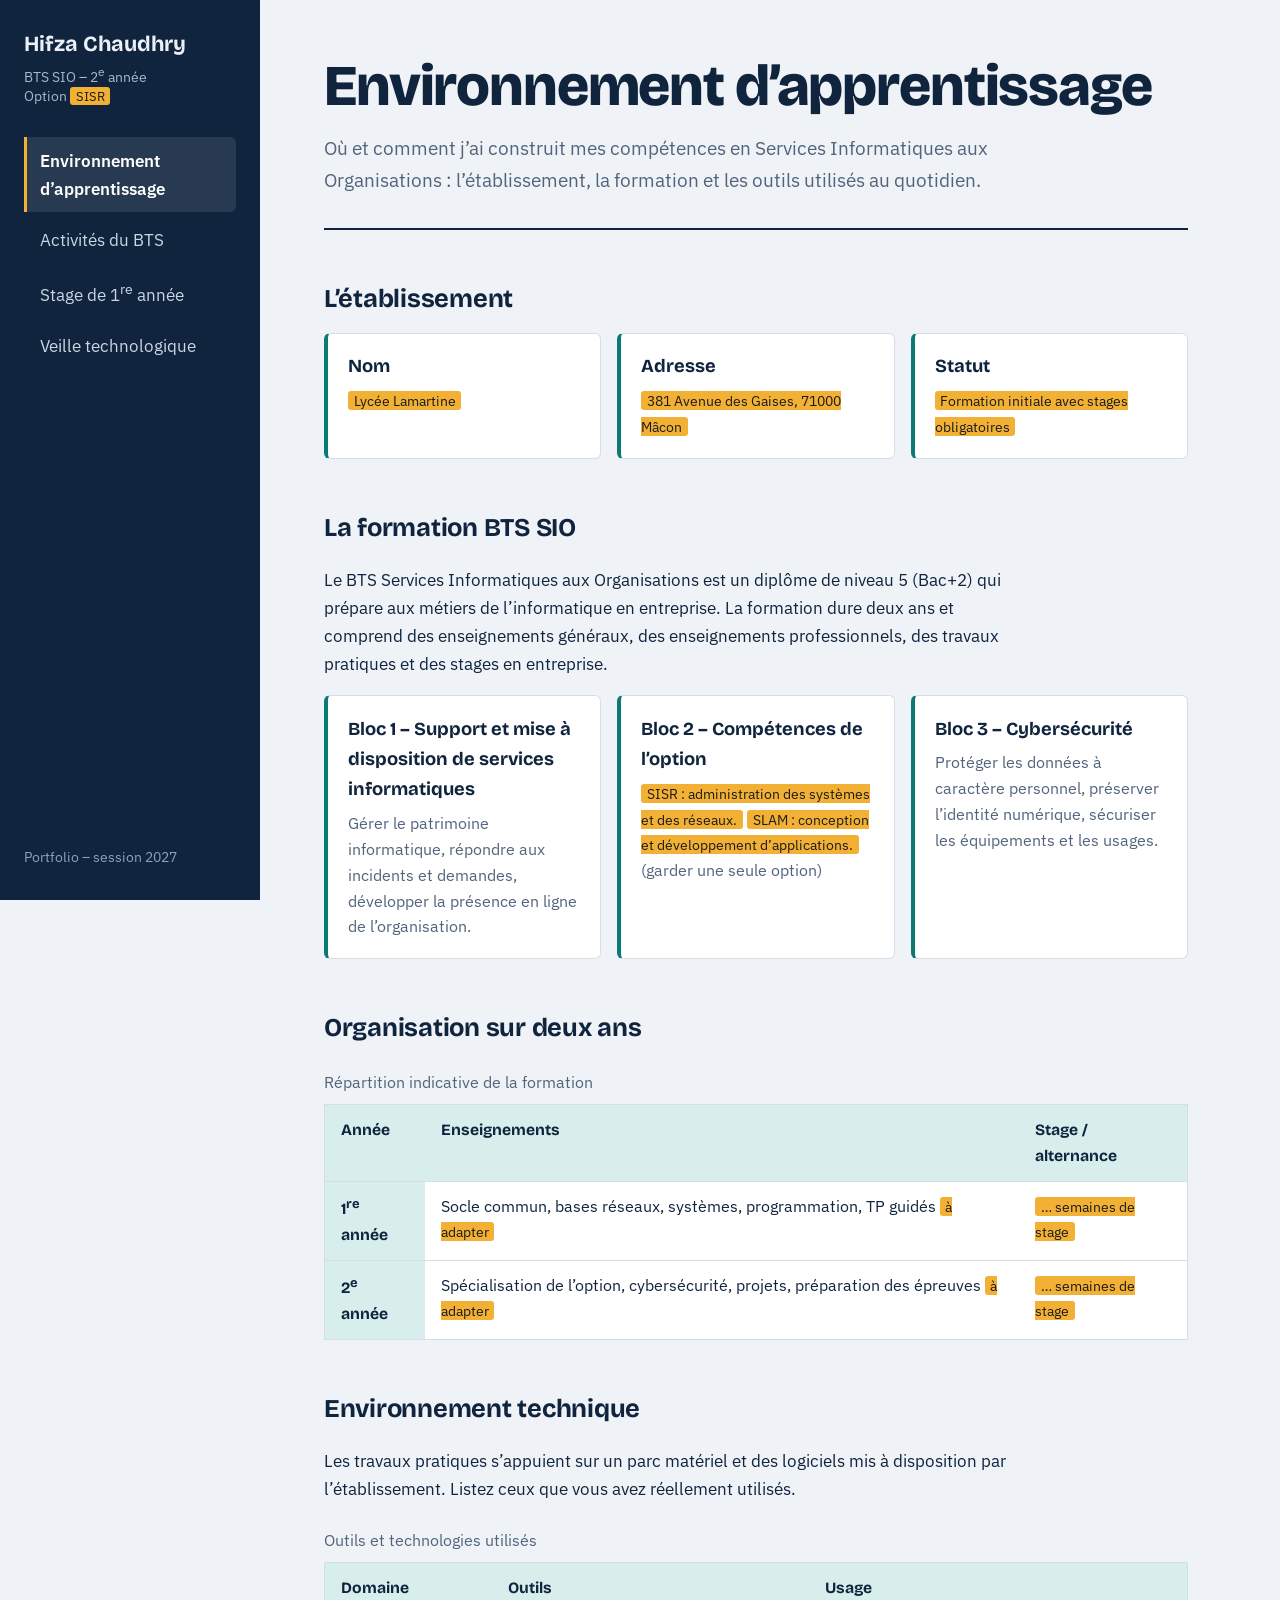
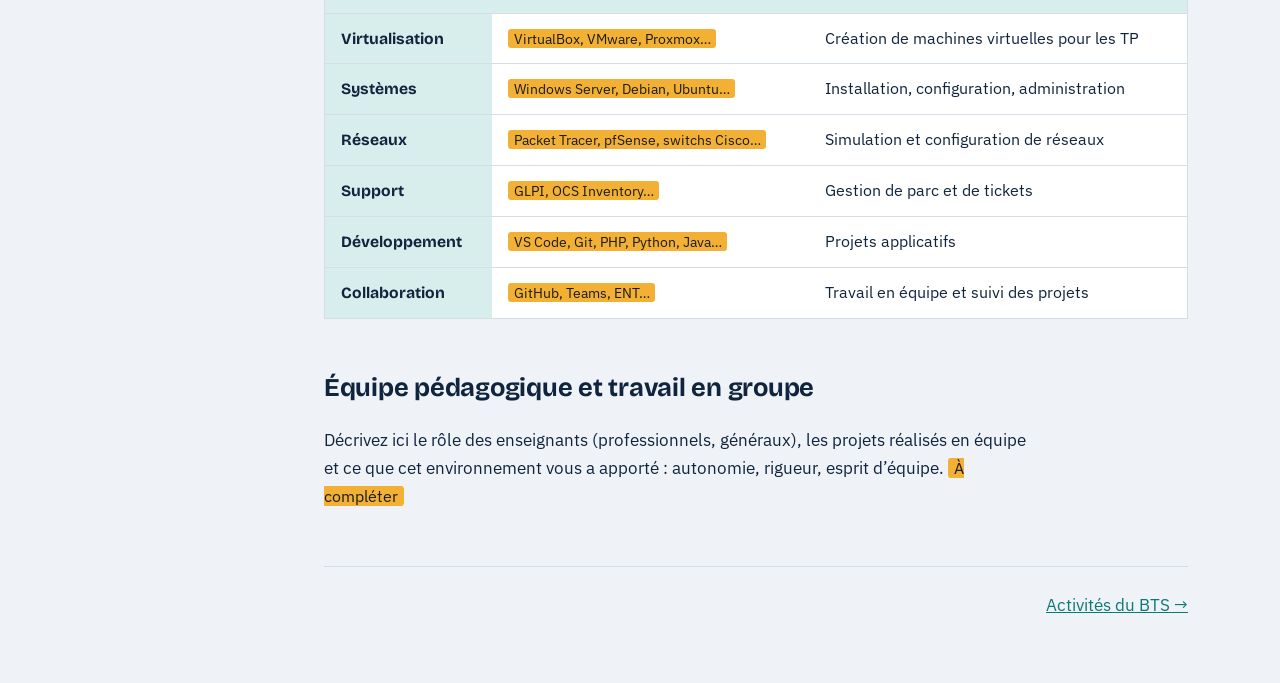
==== commit a429f603: "Update index.html" ====
--- a/index.html
+++ b/index.html
@@ -13,7 +13,7 @@
 <body>
 
 <aside class="rail">
-  <div class="who">Hifza Chaudhry<small>BTS SIO – 2<sup>e</sup> année<br>Option <span class="todo">SISR </span></small></div>
+  <div class="who">Hifza Chaudhry<small>BTS SIO – 2<sup>e</sup> année<br>Option <span class="todo">SISR</span></small></div>
   <nav aria-label="Navigation principale">
     <a href="index.html" aria-current="page">Environnement d’apprentissage</a>
     <a href="activites.html">Activités du BTS</a>
@@ -32,11 +32,10 @@
   <h2 id="etablissement">L’établissement</h2>
   <div class="grid">
     <div class="box"><h3>Nom</h3><p><span class="todo">Lycée Lamartine</span></p></div>
-    <div class="box"><h3>Adresse</h3><p><span class="todo">Mâcon</span></p></div>
-    <div class="box"><h3>Statut</h3><p><span class="todo">Public, formation initiale</span></p></div>
+    <div class="box"><h3>Adresse</h3><p><span class="todo">381 Avenue des Gaises, 71000 Mâcon</span></p></div>
+    <div class="box"><h3>Statut</h3><p><span class="todo">Formation initiale avec stages obligatoires</span></p></div>
   </div>
-  <p>Présentez ici en quelques lignes votre établissement : sa taille, les filières informatiques proposées et ce qui le distingue. <span class="todo">À compléter</span></p>
-
+  
   <h2 id="formation">La formation BTS SIO</h2>
   <p>Le BTS Services Informatiques aux Organisations est un diplôme de niveau 5 (Bac+2) qui prépare aux métiers de l’informatique en entreprise. La formation dure deux ans et comprend des enseignements généraux, des enseignements professionnels, des travaux pratiques et des stages en entreprise.</p>
   <div class="grid">
